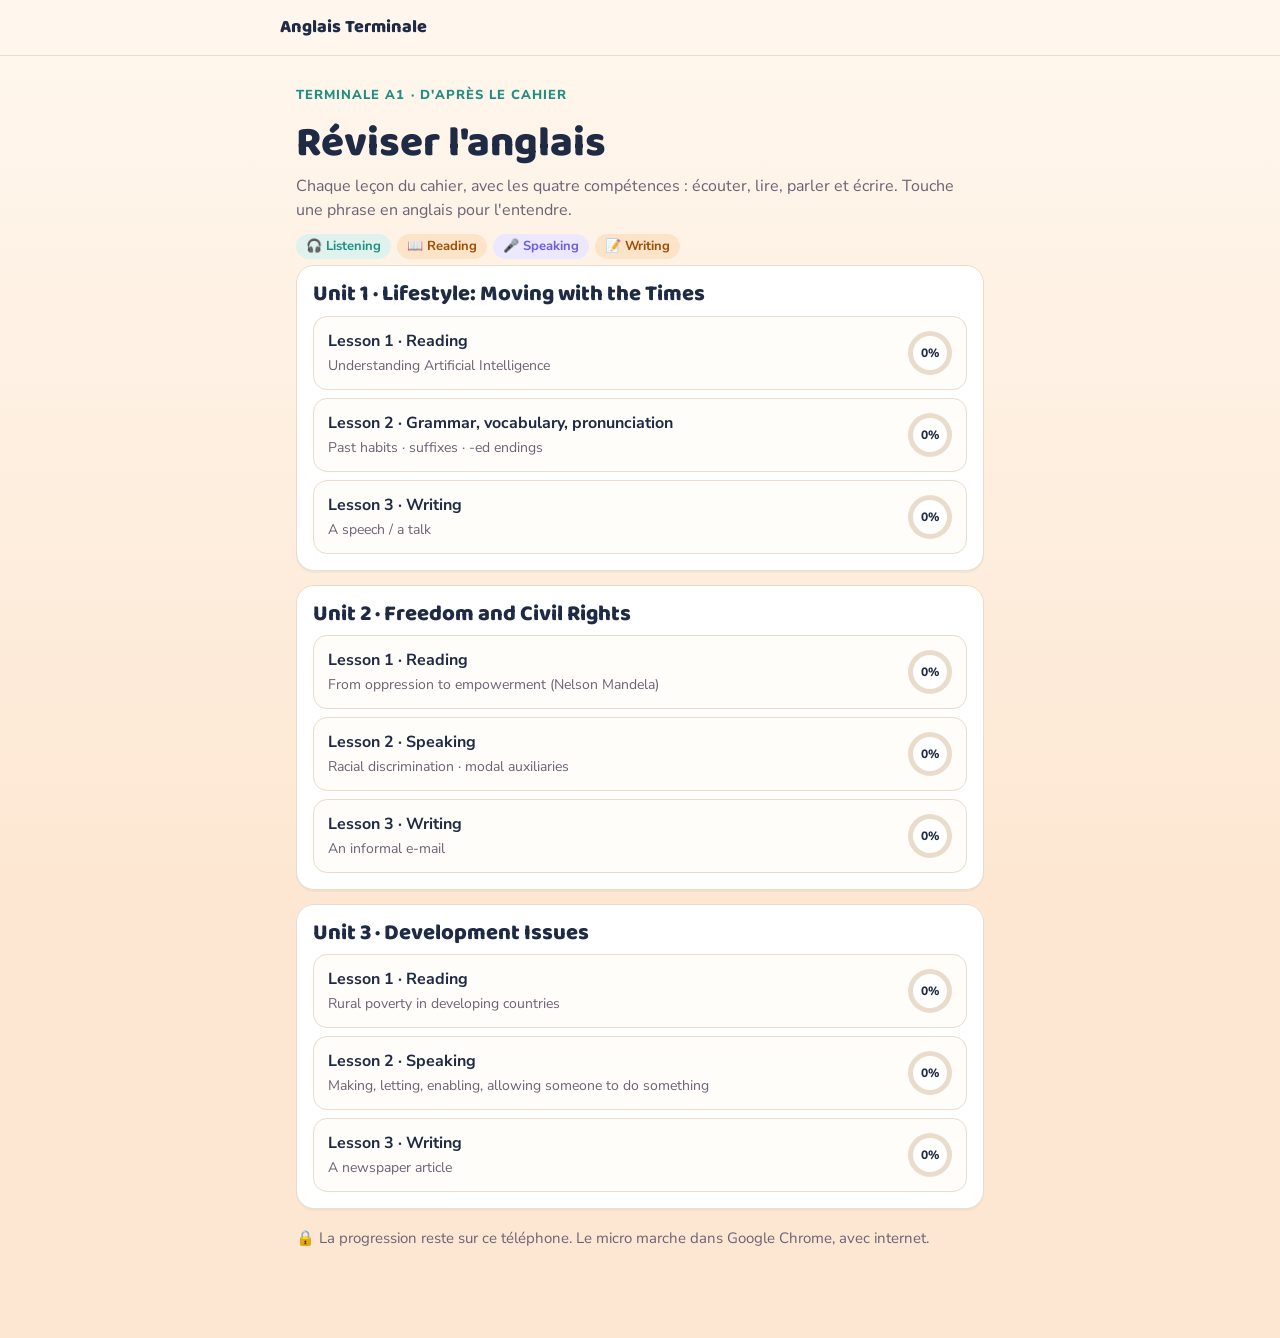
==== anglais/index.html @ 0324e080 "Cours d'anglais Terminale : 9 leçons du cahier avec les 4 compétences Nouvelle partie anglais/ (appl" ====
<!DOCTYPE html>
<html lang="fr">
<head>
<meta charset="utf-8">
<meta name="viewport" content="width=device-width, initial-scale=1, viewport-fit=cover">
<title>Anglais Terminale</title>
<meta name="description" content="Réviser les cours d'anglais de Terminale : écouter, lire, parler, écrire.">
<meta name="theme-color" content="#1f8f82">
<link rel="manifest" href="manifest.webmanifest">
<link rel="icon" href="icons/icon-192.png">
<link rel="apple-touch-icon" href="icons/apple-touch-icon.png">
<link rel="preconnect" href="https://fonts.googleapis.com">
<link href="https://fonts.googleapis.com/css2?family=Baloo+2:wght@600;800&family=Nunito+Sans:wght@400;600;700;800&display=swap" rel="stylesheet" media="print" onload="this.media='all'">
<style>
/* Same world as Mia's page: cream paper, navy ink. Teal = listen, orange = action, violet = speak. */
:root {
  --paper: #fff7ee; --paper2: #fde7d2; --card: #ffffff; --ink: #1f2a44; --muted: #6b6275;
  --action: #e57f1c; --action-soft: #fde3c8; --action-ink: #9a4f08;
  --teal: #1f8f82; --teal-soft: #dff2ee; --violet: #6c5ce0; --violet-soft: #ebe8ff;
  --good: #1f9d55; --good-soft: #dcf5e6; --bad: #d64545; --bad-soft: #fde2e2; --line: #eadccb;
  --display: "Baloo 2", "Trebuchet MS", system-ui, sans-serif;
  --body: "Nunito Sans", "Segoe UI", system-ui, sans-serif;
  color-scheme: light;
}
* { box-sizing: border-box; }
[hidden] { display: none !important; }
html, body { margin: 0; }
html { background: var(--paper2); }
body { min-height: 100vh; background: linear-gradient(180deg, var(--paper), var(--paper2) 900px, var(--paper2)); color: var(--ink);
  font-family: var(--body); font-size: 16px; line-height: 1.5; }
main { max-width: 720px; margin: 0 auto; padding: 0 max(16px, env(safe-area-inset-right, 0px)) 80px max(16px, env(safe-area-inset-left, 0px)); }
button, input, textarea { font: inherit; color: inherit; }
button { cursor: pointer; }
button:focus-visible, input:focus-visible, textarea:focus-visible { outline: 3px solid var(--violet); outline-offset: 2px; }
h1, h2, h3 { font-family: var(--display); line-height: 1.15; margin: 0; text-wrap: balance; }
h1 { font-size: clamp(30px, 8vw, 42px); font-weight: 800; }
h2 { font-size: 22px; font-weight: 800; }
h3 { font-size: 19px; font-weight: 800; margin-top: 14px; }
h3:first-child { margin-top: 0; }
p { margin: 8px 0; }
.note { color: var(--muted); font-size: 15px; }
.card { background: var(--card); border: 1px solid var(--line); border-radius: 18px; padding: 16px; box-shadow: 0 2px 0 rgba(31,42,68,.04); }
.stack { display: grid; gap: 14px; }

/* top bar */
.bar { position: sticky; top: 0; z-index: 5; display: flex; align-items: center; gap: 10px; min-height: 56px;
  background: rgba(255,247,238,.94); backdrop-filter: blur(6px); border-bottom: 1px solid var(--line);
  padding: 6px max(16px, env(safe-area-inset-right, 0px)) 6px max(16px, env(safe-area-inset-left, 0px)); }
.bar .in { max-width: 720px; margin: 0 auto; width: 100%; display: flex; align-items: center; gap: 10px; }
.back { border: 0; background: var(--teal-soft); color: var(--teal); border-radius: 12px; min-width: 44px; height: 44px; font-weight: 800; font-size: 20px; }
.bar .t { font-family: var(--display); font-weight: 800; font-size: 18px; line-height: 1.1; min-width: 0; }
.bar .t small { display: block; font-family: var(--body); font-weight: 600; font-size: 13px; color: var(--muted); white-space: nowrap; overflow: hidden; text-overflow: ellipsis; }

/* home */
.hero { padding: 22px 0 6px; display: grid; gap: 6px; }
.eyebrow { font-weight: 800; font-size: 13px; letter-spacing: .08em; text-transform: uppercase; color: var(--teal); }
.lead { color: var(--muted); margin: 0; }
.skills { display: flex; flex-wrap: wrap; gap: 6px; margin-top: 6px; }
.chip { font-size: 13px; font-weight: 700; padding: 3px 10px; border-radius: 999px; background: var(--teal-soft); color: var(--teal); }
.chip.o { background: var(--action-soft); color: var(--action-ink); }
.chip.v { background: var(--violet-soft); color: var(--violet); }
.unit h2 { margin-bottom: 8px; }
.lessons { display: grid; gap: 8px; }
.lessonbtn { display: grid; grid-template-columns: 1fr auto; align-items: center; gap: 10px; width: 100%; text-align: left;
  border: 1px solid var(--line); background: #fffdf9; border-radius: 14px; padding: 12px 14px; min-height: 56px; }
.lessonbtn b { display: block; }
.lessonbtn span { color: var(--muted); font-size: 14px; }
.ring { --p: 0; width: 44px; height: 44px; border-radius: 50%; display: grid; place-items: center; font-size: 12px; font-weight: 800;
  background: conic-gradient(var(--good) calc(var(--p) * 1%), var(--line) 0); }
.ring i { font-style: normal; width: 34px; height: 34px; border-radius: 50%; background: #fff; display: grid; place-items: center; }

/* tabs */
.tabs { position: sticky; top: var(--barh, 57px); z-index: 4; display: flex; gap: 6px; overflow-x: auto; padding: 10px 0; scrollbar-width: none;
  background: linear-gradient(180deg, var(--paper) 80%, transparent); }
.tabs::-webkit-scrollbar { display: none; }
.tab { flex: 0 0 auto; border: 1px solid var(--line); background: #fff; border-radius: 999px; padding: 8px 14px; font-weight: 700; min-height: 40px; }
.tab[aria-selected="true"] { background: var(--ink); color: #fff; border-color: var(--ink); }

/* course */
.course ul, .course ol { padding-left: 22px; margin: 8px 0; }
.course li { margin: 4px 0; }
.ex { cursor: pointer; border-radius: 6px; text-decoration: underline dotted var(--teal); text-underline-offset: 4px; }
.ex:hover, .ex.playing { background: var(--teal-soft); }
.tbl { width: 100%; border-collapse: collapse; font-size: 15px; margin: 8px 0; }
.tbl th, .tbl td { border: 1px solid var(--line); padding: 6px 8px; vertical-align: top; text-align: left; }
.tbl th { background: var(--paper); }
.tblwrap { overflow-x: auto; }
pre.layout { background: var(--paper); border: 1px dashed var(--line); border-radius: 12px; padding: 12px; white-space: pre-wrap; font-family: var(--body); }

/* buttons */
.row { display: flex; flex-wrap: wrap; gap: 8px; align-items: center; }
.btn { border: 0; border-radius: 12px; padding: 10px 16px; min-height: 44px; font-weight: 800; background: var(--teal-soft); color: var(--teal); }
.btn.go { background: var(--action); color: #fff; }
.btn.mic { background: var(--violet); color: #fff; }
.btn.mic.on { background: var(--bad); }
.btn.ghost { background: transparent; border: 1px solid var(--line); color: var(--ink); }
.btn:disabled { opacity: .5; cursor: default; }

/* vocab */
.vocab { display: grid; gap: 8px; }
.word { border: 1px solid var(--line); border-radius: 14px; padding: 10px 12px; background: #fffdf9; }
.word .w { font-weight: 800; color: var(--teal); }
.word .d { margin: 2px 0; }
.word .e { color: var(--muted); font-size: 15px; font-style: italic; }

/* exercises */
.item { padding: 12px 0; border-top: 1px solid var(--line); }
.item:first-of-type { border-top: 0; }
.q { font-weight: 600; }
.q .n { color: var(--muted); font-weight: 800; margin-right: 4px; }
.opts { display: flex; flex-wrap: wrap; gap: 8px; margin-top: 8px; }
.opt { border: 1px solid var(--line); background: #fff; border-radius: 12px; padding: 8px 14px; min-height: 44px; font-weight: 700; }
.opt[aria-pressed="true"] { border-color: var(--violet); background: var(--violet-soft); color: var(--violet); }
.opt.right { border-color: var(--good); background: var(--good-soft); color: var(--good); }
.opt.wrong { border-color: var(--bad); background: var(--bad-soft); color: var(--bad); }
.gap { display: inline-block; width: 9.5em; max-width: 100%; border: 0; border-bottom: 2px solid var(--violet); background: var(--violet-soft);
  border-radius: 6px 6px 0 0; padding: 2px 6px; margin: 2px 2px; font-weight: 700; }
.gap.right { border-color: var(--good); background: var(--good-soft); }
.gap.wrong { border-color: var(--bad); background: var(--bad-soft); }
.fb { margin-top: 6px; font-size: 15px; }
.fb.ok { color: var(--good); font-weight: 700; }
.fb.ko { color: var(--bad); }
.box { background: var(--action-soft); border-radius: 12px; padding: 8px 12px; font-weight: 700; color: var(--action-ink); }
.score { font-family: var(--display); font-size: 22px; font-weight: 800; }

/* dictation & speaking */
.say-line { font-size: 20px; font-weight: 700; line-height: 1.6; }
.say-line span { padding: 1px 3px; border-radius: 6px; }
.say-line .ok { background: var(--good-soft); color: var(--good); }
.say-line .ko { background: var(--bad-soft); color: var(--bad); }
textarea { width: 100%; min-height: 90px; border: 1px solid var(--line); border-radius: 12px; padding: 10px 12px; background: #fff; resize: vertical; }
textarea.big { min-height: 320px; }
.dots { display: flex; gap: 6px; flex-wrap: wrap; }
.dot { width: 34px; height: 34px; border-radius: 50%; border: 1px solid var(--line); background: #fff; font-weight: 800; font-size: 14px; }
.dot.cur { border-color: var(--ink); background: var(--ink); color: #fff; }
.dot.done { border-color: var(--good); background: var(--good-soft); color: var(--good); }
.heard { color: var(--muted); font-size: 15px; }

/* writing */
.checks { list-style: none; padding: 0; margin: 8px 0; display: grid; gap: 4px; }
.checks li { display: flex; gap: 8px; align-items: baseline; }
.checks li::before { content: "○"; color: var(--muted); font-weight: 800; }
.checks li.ok::before { content: "✓"; color: var(--good); }
.checks li.ok { color: var(--good); }
.model { white-space: pre-wrap; background: var(--paper); border-radius: 12px; padding: 12px; font-family: var(--body); margin: 8px 0 0; }
.count { font-weight: 800; }
.task { font-weight: 600; }
</style>
</head>
<body>
<header class="bar"><div class="in">
  <button class="back" id="back" aria-label="Retour" hidden>←</button>
  <div class="t" id="barTitle">Anglais Terminale</div>
</div></header>

<main id="app"></main>

<script src="lessons.js"></script>
<script>
"use strict";
const $ = (s, r = document) => r.querySelector(s);
const el = (tag, attrs = {}, ...kids) => {
  const e = document.createElement(tag);
  for (const [k, v] of Object.entries(attrs)) {
    if (k === "class") e.className = v; else if (k === "html") e.innerHTML = v;
    else if (k.startsWith("on")) e.addEventListener(k.slice(2), v); else if (v !== false && v != null) e.setAttribute(k, v);
  }
  for (const k of kids.flat(Infinity)) if (k != null) e.append(k.nodeType ? k : document.createTextNode(k));
  return e;
};
const shuffle = (a) => { a = a.slice(); for (let i = a.length - 1; i > 0; i--) { const j = Math.floor(Math.random() * (i + 1)); [a[i], a[j]] = [a[j], a[i]]; } return a; };

/* ---------- progress (kept on this device only) ---------- */
const KEY = "anglais-progress-v1";
let P = {};
try { P = JSON.parse(localStorage.getItem(KEY) || "{}") || {}; } catch (e) { P = {}; }
const save = () => { try { localStorage.setItem(KEY, JSON.stringify(P)); } catch (e) {} };
const lp = (id) => (P[id] = P[id] || { ex: {}, vocab: 0, dict: {}, speak: {}, write: 0 });
function lessonPercent(L) {
  const p = P[L.id]; if (!p) return 0;
  const parts = [];
  (L.exercises || []).forEach((_, i) => parts.push((p.ex[i] || 0) / 100));
  if (L.vocab) parts.push((p.vocab || 0) / 100);
  if (L.dictation) parts.push(Object.keys(p.dict || {}).length / L.dictation.length);
  if (L.speak) parts.push(Object.keys(p.speak || {}).length / L.speak.length);
  if (L.writing) parts.push(p.write ? 1 : 0);
  return parts.length ? Math.round(100 * parts.reduce((a, b) => a + Math.min(1, b), 0) / parts.length) : 0;
}

/* ---------- text helpers ---------- */
const clean = (s) => s.toLowerCase().replace(/[’‘`]/g, "'").replace(/[.!?,;:]+$/g, "").replace(/\s+/g, " ").trim();
const words = (s) => s.toLowerCase().replace(/[’‘`]/g, "'").replace(/-/g, " ").replace(/[^a-z0-9' ]+/g, " ")
  .split(/\s+/).map((w) => w.replace(/^'+|'+$/g, "")).filter(Boolean);
/* which words of `target` are found, in order, in `got` (longest common subsequence) */
function matchWords(target, got) {
  const n = target.length, m = got.length, T = Array.from({ length: n + 1 }, () => new Array(m + 1).fill(0));
  for (let i = n - 1; i >= 0; i--) for (let j = m - 1; j >= 0; j--)
    T[i][j] = target[i] === got[j] ? 1 + T[i + 1][j + 1] : Math.max(T[i + 1][j], T[i][j + 1]);
  const ok = new Array(n).fill(false); let i = 0, j = 0;
  while (i < n && j < m) { if (target[i] === got[j]) { ok[i] = true; i++; j++; } else if (T[i + 1][j] >= T[i][j + 1]) i++; else j++; }
  return ok;
}

/* ---------- listening: the phone's English voice ---------- */
let voice = null;
function pickVoice() {
  if (!("speechSynthesis" in window)) return;
  const vs = speechSynthesis.getVoices();
  voice = vs.find((v) => /^en[-_]GB/i.test(v.lang)) || vs.find((v) => /^en[-_]US/i.test(v.lang)) || vs.find((v) => /^en/i.test(v.lang)) || null;
}
if ("speechSynthesis" in window) { pickVoice(); speechSynthesis.onvoiceschanged = pickVoice; }
function say(text, slow, node) {
  if (!("speechSynthesis" in window)) { alert("Ce navigateur ne sait pas lire à voix haute. Essaie avec Google Chrome."); return; }
  speechSynthesis.cancel();
  const u = new SpeechSynthesisUtterance(text);
  u.lang = voice ? voice.lang : "en-GB"; if (voice) u.voice = voice;
  u.rate = slow ? 0.65 : 0.92;
  if (node) { node.classList.add("playing"); u.onend = u.onerror = () => node.classList.remove("playing"); }
  speechSynthesis.speak(u);
}
const listenBtns = (text) => el("div", { class: "row" },
  el("button", { class: "btn", onclick: () => say(text) }, "🔊 Écouter"),
  el("button", { class: "btn", onclick: () => say(text, true) }, "🐢 Lentement"));

/* ---------- speaking: Chrome's speech recognition ---------- */
const SR = window.SpeechRecognition || window.webkitSpeechRecognition;
function hear() {
  return new Promise((resolve, reject) => {
    const r = new SR(); r.lang = "en-GB"; r.interimResults = false; r.maxAlternatives = 5;
    let done = false;
    r.onresult = (e) => { done = true; resolve(Array.from(e.results[0]).map((a) => a.transcript)); };
    r.onerror = (e) => { done = true; reject(e.error); };
    r.onend = () => { if (!done) resolve([]); };
    r.start();
  });
}

/* ---------- screens ---------- */
const app = $("#app");
const lessonById = (id) => LESSONS.find((l) => l.id === id);
const TABS = [
  ["cours", "📖 Cours", (L) => L.course],
  ["vocab", "🔤 Vocabulaire", (L) => L.vocab],
  ["ex", "✏️ Exercices", (L) => L.exercises],
  ["ecoute", "🎧 Dictée", (L) => L.dictation],
  ["parle", "🎤 Parler", (L) => L.speak],
  ["ecris", "📝 Écrire", (L) => L.writing],
];
function skillsOf(L) {
  const s = [];
  if (L.dictation) s.push(el("span", { class: "chip" }, "Listening"));
  if (L.course || L.exercises) s.push(el("span", { class: "chip o" }, "Reading"));
  if (L.speak) s.push(el("span", { class: "chip v" }, "Speaking"));
  if (L.writing || L.dictation) s.push(el("span", { class: "chip o" }, "Writing"));
  return s;
}

function home() {
  $("#back").hidden = true; $("#barTitle").textContent = "Anglais Terminale";
  document.title = "Anglais Terminale";
  app.replaceChildren(
    el("div", { class: "hero" },
      el("p", { class: "eyebrow" }, "Terminale A1 · d'après le cahier"),
      el("h1", {}, "Réviser l'anglais"),
      el("p", { class: "lead" }, "Chaque leçon du cahier, avec les quatre compétences : écouter, lire, parler et écrire. Touche une phrase en anglais pour l'entendre."),
      el("div", { class: "skills" },
        el("span", { class: "chip" }, "🎧 Listening"), el("span", { class: "chip o" }, "📖 Reading"),
        el("span", { class: "chip v" }, "🎤 Speaking"), el("span", { class: "chip o" }, "📝 Writing"))),
    el("div", { class: "stack" }, UNITS.map((U) => el("section", { class: "card unit" },
      el("h2", {}, U.title),
      el("div", { class: "lessons" }, LESSONS.filter((L) => L.unit === U.id).map((L) => {
        const pc = lessonPercent(L);
        return el("button", { class: "lessonbtn", onclick: () => go(`#/l/${L.id}`) },
          el("div", {}, el("b", {}, L.title), el("span", {}, L.topic)),
          el("div", { class: "ring", style: `--p:${pc}`, "aria-label": `${pc} % fait` }, el("i", {}, `${pc}%`)));
      }))))),
    el("p", { class: "note", style: "margin-top:18px" }, "🔒 La progression reste sur ce téléphone. Le micro marche dans Google Chrome, avec internet."),
  );
}

function lesson(id, tab) {
  const L = lessonById(id); if (!L) return home();
  const tabs = TABS.filter(([, , has]) => has(L));
  if (!tabs.some(([k]) => k === tab)) tab = tabs[0][0];
  $("#back").hidden = false;
  const bt = $("#barTitle"); bt.replaceChildren(L.title, el("small", {}, L.topic));
  document.title = `${L.topic} · Anglais`;
  const pane = el("div", { class: "stack" });
  app.replaceChildren(
    el("nav", { class: "tabs", role: "tablist" }, tabs.map(([k, label]) =>
      el("button", { class: "tab", role: "tab", "aria-selected": String(k === tab), onclick: () => go(`#/l/${id}/${k}`, true) }, label))),
    pane);
  ({ cours: renderCourse, vocab: renderVocab, ex: renderEx, ecoute: renderDict, parle: renderSpeak, ecris: renderWrite })[tab](L, pane);
  document.documentElement.style.setProperty("--barh", $(".bar").offsetHeight + "px");
  const cur = $(".tab[aria-selected=true]"); if (cur) cur.scrollIntoView({ inline: "center", block: "nearest" });
}

function renderCourse(L, pane) {
  for (const html of L.course) {
    const c = el("section", { class: "card course", html });
    c.querySelectorAll("table").forEach((t) => { const w = el("div", { class: "tblwrap" }); t.replaceWith(w); w.append(t); });
    pane.append(c);
  }
}
document.addEventListener("click", (e) => {
  const x = e.target.closest(".ex"); if (x) say(x.textContent.replace(/\s+/g, " ").trim(), false, x);
});

function renderVocab(L, pane) {
  const p = lp(L.id);
  const quiz = el("section", { class: "card" });
  const startQuiz = () => {
    const qs = shuffle(L.vocab).slice(0, Math.min(8, L.vocab.length)); let k = 0, good = 0;
    const step = () => {
      if (k === qs.length) {
        const pc = Math.round(100 * good / qs.length); if (pc > (p.vocab || 0)) { p.vocab = pc; save(); }
        quiz.replaceChildren(el("h2", {}, "Quiz terminé"), el("p", { class: "score" }, `${good} / ${qs.length}`),
          el("div", { class: "row" }, el("button", { class: "btn go", onclick: startQuiz }, "Recommencer")));
        return;
      }
      const [w, d] = qs[k];
      const others = shuffle(L.vocab.filter((v) => v[0] !== w)).slice(0, 3).map((v) => v[0]);
      const fb = el("p", { class: "fb" });
      const opts = el("div", { class: "opts" }, shuffle([w, ...others]).map((o) => el("button", { class: "opt", onclick: (e) => {
        if (fb.textContent) return;
        const right = o === w; if (right) good++;
        e.currentTarget.classList.add(right ? "right" : "wrong");
        opts.querySelectorAll(".opt").forEach((b) => { if (b.textContent === w) b.classList.add("right"); });
        fb.className = "fb " + (right ? "ok" : "ko"); fb.textContent = right ? "Bravo !" : `C'était : ${w}`;
        say(w); next.hidden = false;
      } }, o)));
      const next = el("button", { class: "btn go", hidden: true, onclick: () => { k++; step(); } }, k + 1 < qs.length ? "Suivant →" : "Voir le score");
      quiz.replaceChildren(el("p", { class: "note" }, `Question ${k + 1} / ${qs.length} · Quel mot correspond ?`),
        el("p", { class: "q" }, d), opts, fb, next);
    };
    step();
  };
  quiz.append(el("h2", {}, "Quiz de vocabulaire"), el("p", { class: "note" }, `Lis la définition et choisis le bon mot.${p.vocab ? ` Meilleur score : ${p.vocab} %.` : ""}`),
    el("button", { class: "btn go", onclick: startQuiz }, "Commencer le quiz"));
  pane.append(quiz, el("section", { class: "card" }, el("h2", {}, "Les mots"),
    el("p", { class: "note" }, "Touche un mot ou un exemple pour l'entendre."),
    el("div", { class: "vocab" }, L.vocab.map(([w, d, ex]) => el("div", { class: "word" },
      el("div", { class: "w ex" }, w), el("div", { class: "d" }, d), ex ? el("div", { class: "e ex" }, ex) : null)))));
}

function renderEx(L, pane) {
  const p = lp(L.id);
  L.exercises.forEach((set, si) => {
    const card = el("section", { class: "card" });
    const build = () => {
      const checks = [];
      const best = p.ex[si];
      card.replaceChildren(...[el("h2", {}, set.title), best != null ? el("p", { class: "note" }, `Meilleur score : ${best} %`) : null,
        set.box ? el("p", { class: "box" }, set.box) : null].filter(Boolean));
      set.items.forEach((it, ii) => {
        const box = el("div", { class: "item" }); const fb = el("div", { class: "fb" });
        if (it.t === "mc") {
          let chosen = null;
          const opts = el("div", { class: "opts" }, shuffle(it.o.map((o, oi) => [o, oi])).map(([o, oi]) =>
            el("button", { class: "opt", "aria-pressed": "false", onclick: (e) => {
              if (box.dataset.done) return; chosen = oi;
              opts.querySelectorAll(".opt").forEach((b) => b.setAttribute("aria-pressed", "false"));
              e.currentTarget.setAttribute("aria-pressed", "true");
            } }, o)));
          box.append(el("div", { class: "q" }, el("span", { class: "n" }, `${ii + 1}.`), it.q,
            it.say ? el("button", { class: "btn", style: "margin-left:8px;min-height:36px;padding:4px 10px", onclick: () => say(it.say) }, "🔊") : null), opts, fb);
          checks.push(() => {
            box.dataset.done = 1; const ok = chosen === it.a;
            opts.querySelectorAll(".opt").forEach((b) => { if (b.textContent === it.o[it.a]) b.classList.add("right"); else if (b.getAttribute("aria-pressed") === "true") b.classList.add("wrong"); });
            fb.className = "fb " + (ok ? "ok" : "ko");
            fb.textContent = ok ? "✓ Juste" + (it.why ? ` · ${it.why}` : "") : `✗ Réponse : ${it.o[it.a]}` + (it.why ? ` · ${it.why}` : "");
            return ok;
          });
        } else {
          const parts = it.q.split("___"); const ins = [];
          const q = el("div", { class: "q" }, el("span", { class: "n" }, `${ii + 1}.`));
          parts.forEach((t, k) => { q.append(t); if (k < parts.length - 1) { const i = el("input", { class: "gap", autocapitalize: "off", autocomplete: "off", spellcheck: "false", "aria-label": `Réponse ${k + 1}` }); ins.push(i); q.append(i); } });
          box.append(q, fb);
          checks.push(() => {
            let all = true;
            ins.forEach((i, k) => { const ok = it.a[k].some((a) => clean(a) === clean(i.value)); i.classList.add(ok ? "right" : "wrong"); i.readOnly = true; all = all && ok; });
            fb.className = "fb " + (all ? "ok" : "ko");
            fb.textContent = all ? "✓ Juste" + (it.why ? ` · ${it.why}` : "") : `✗ Réponse : ${it.a.map((a) => a[0]).join(" / ")}` + (it.why ? ` · ${it.why}` : "");
            return all;
          });
        }
        card.append(box);
      });
      const res = el("p", { class: "score", "aria-live": "polite" });
      const check = el("button", { class: "btn go", onclick: () => {
        const n = checks.map((f) => f()).filter(Boolean).length; const pc = Math.round(100 * n / checks.length);
        if (pc > (p.ex[si] || 0) || p.ex[si] == null) { p.ex[si] = Math.max(pc, p.ex[si] || 0); save(); }
        res.textContent = `${n} / ${checks.length}` + (pc === 100 ? " · Parfait ! 🎉" : pc >= 70 ? " · Bien !" : " · Relis le cours et recommence.");
        check.hidden = true; again.hidden = false;
      } }, "Vérifier mes réponses");
      const again = el("button", { class: "btn ghost", hidden: true, onclick: build }, "Recommencer");
      card.append(el("div", { class: "row" }, check, again), res);
    };
    build(); pane.append(card);
  });
}

function stepper(list, i, doneMap, onPick) {
  return el("div", { class: "dots" }, list.map((_, k) => el("button", { class: "dot" + (k === i ? " cur" : doneMap[k] ? " done" : ""), "aria-label": `Phrase ${k + 1}`, onclick: () => onPick(k) }, String(k + 1))));
}

function renderDict(L, pane, i = 0) {
  const p = lp(L.id); const s = L.dictation[i];
  const card = el("section", { class: "card stack" });
  const ta = el("textarea", { placeholder: "Écris ici ce que tu entends…", autocapitalize: "sentences", spellcheck: "false", "aria-label": "Ta dictée" });
  const out = el("div", { "aria-live": "polite" });
  const redo = (k) => { pane.replaceChildren(); renderDict(L, pane, k); };
  const next = el("button", { class: "btn go", hidden: true, onclick: () => redo((i + 1) % L.dictation.length) }, i + 1 < L.dictation.length ? "Phrase suivante →" : "Revenir à la phrase 1");
  card.append(el("h2", {}, "Dictée"), el("p", { class: "note" }, "Écoute la phrase autant de fois que tu veux, puis écris-la."),
    stepper(L.dictation, i, p.dict, redo), listenBtns(s), ta,
    el("div", { class: "row" }, el("button", { class: "btn go", onclick: () => {
      const tw = words(s), ok = matchWords(tw, words(ta.value)); const n = ok.filter(Boolean).length; const pc = Math.round(100 * n / tw.length);
      const orig = s.split(/\s+/);
      out.replaceChildren(el("p", { class: "say-line" }, orig.map((w, k) => [el("span", { class: ok[k] ? "ok" : "ko" }, w), " "])),
        el("p", { class: "score" }, `${pc} % des mots justes`),
        el("p", { class: "note" }, pc >= 90 ? "Très bien !" : "En rouge : les mots oubliés ou mal écrits. Réécoute et réessaie."));
      if (pc >= 90 && !p.dict[i]) { p.dict[i] = 1; save(); }
      next.hidden = false;
    } }, "Corriger"), next), out);
  pane.append(card);
}

function renderSpeak(L, pane, i = 0) {
  const p = lp(L.id); const s = L.speak[i]; const orig = s.split(/\s+/);
  const card = el("section", { class: "card stack" });
  const line = el("p", { class: "say-line" }, orig.map((w) => [el("span", {}, w), " "]));
  const out = el("div", { "aria-live": "polite" });
  const redo = (k) => { pane.replaceChildren(); renderSpeak(L, pane, k); };
  const mic = el("button", { class: "btn mic", onclick: async () => {
    if (!SR) { out.replaceChildren(el("p", { class: "fb ko" }, "Le micro ne marche pas dans ce navigateur. Ouvre la page dans Google Chrome.")); return; }
    if ("speechSynthesis" in window) speechSynthesis.cancel();
    mic.classList.add("on"); mic.textContent = "🎙️ Je t'écoute… lis la phrase"; mic.disabled = true;
    try {
      const alts = await hear(); const tw = words(s);
      let best = new Array(tw.length).fill(false), heardTxt = "";
      for (const a of alts) { const ok = matchWords(tw, words(a)); if (ok.filter(Boolean).length > best.filter(Boolean).length) { best = ok; heardTxt = a; } }
      if (!heardTxt && alts[0]) heardTxt = alts[0];
      const spans = line.querySelectorAll("span"); spans.forEach((sp, k) => { sp.className = best[k] ? "ok" : "ko"; });
      const pc = Math.round(100 * best.filter(Boolean).length / tw.length);
      if (pc >= 80 && !p.speak[i]) { p.speak[i] = 1; save(); }
      out.replaceChildren(el("p", { class: "score" }, `${pc} % des mots compris`),
        el("p", { class: "heard" }, heardTxt ? `Le téléphone a entendu : « ${heardTxt} »` : "Je n'ai rien entendu. Parle un peu plus fort, près du téléphone."),
        el("p", { class: "note" }, pc >= 80 ? "Bravo ! 🎉" : "Les mots en rouge n'ont pas été compris. Écoute-les (touche la phrase) et réessaie."),
        el("button", { class: "btn go", onclick: () => redo((i + 1) % L.speak.length) }, i + 1 < L.speak.length ? "Phrase suivante →" : "Revenir à la phrase 1"));
    } catch (err) {
      out.replaceChildren(el("p", { class: "fb ko" }, err === "not-allowed" ? "Le micro est bloqué. Autorise le micro pour ce site dans Chrome, puis réessaie." :
        err === "network" ? "Il faut internet pour le micro." : "Je n'ai rien entendu. Réessaie."));
    }
    mic.classList.remove("on"); mic.textContent = "🎤 Lire à voix haute"; mic.disabled = false;
  } }, "🎤 Lire à voix haute");
  line.classList.add("ex");
  card.append(el("h2", {}, "Parler"), el("p", { class: "note" }, "Écoute la phrase, puis appuie sur le micro et lis-la. Les mots compris passent en vert."),
    stepper(L.speak, i, p.speak, redo), line, listenBtns(s), el("div", { class: "row" }, mic), out);
  pane.append(card);
}

const LINKS = ["first", "firstly", "secondly", "moreover", "furthermore", "however", "therefore", "because", "as a result", "finally", "in addition", "on the other hand", "consequently", "although", "then"];
function renderWrite(L, pane) {
  const W = L.writing, p = lp(L.id), dkey = `anglais-draft-${L.id}`;
  let draft = ""; try { draft = localStorage.getItem(dkey) || ""; } catch (e) {}
  const ta = el("textarea", { class: "big", placeholder: "Écris ton texte ici… Il est gardé sur ce téléphone.", spellcheck: "true", lang: "en", "aria-label": "Ton texte" });
  ta.value = draft;
  const count = el("span", { class: "count" });
  const list = el("ul", { class: "checks" });
  const items = W.checks.map(([label]) => { const li = el("li", {}, label); list.append(li); return li; });
  const minLi = el("li", {}, `Au moins ${W.minWords} mots`); list.append(minLi);
  const update = () => {
    const t = ta.value, n = (t.match(/[A-Za-z'’-]+/g) || []).length; count.textContent = `${n} mots`;
    let okN = 0;
    W.checks.forEach(([, re], k) => {
      let ok;
      if (re === "@links3") { const low = " " + t.toLowerCase().replace(/[^a-z' ]+/g, " ") + " "; ok = LINKS.filter((w) => low.includes(` ${w} `)).length >= 3; }
      else if (re === "@signature") { const lines = t.trim().split(/\n+/).map((x) => x.trim()).filter(Boolean); const last = lines[lines.length - 1] || ""; ok = lines.length >= 4 && /[A-Za-z]/.test(last) && last.split(/\s+/).length <= 4; }
      else ok = new RegExp(re, "im").test(t);
      items[k].classList.toggle("ok", ok); if (ok) okN++;
    });
    const enough = n >= W.minWords; minLi.classList.toggle("ok", enough);
    if (enough && okN >= Math.ceil(W.checks.length * 0.7) && !p.write) { p.write = 1; save(); }
    try { localStorage.setItem(dkey, t); } catch (e) {}
  };
  ta.addEventListener("input", update); update();
  const model = el("pre", { class: "model", hidden: true }, W.model);
  const showBtn = el("button", { class: "btn ghost", onclick: () => { model.hidden = !model.hidden; showBtn.textContent = model.hidden ? "Voir un modèle de réponse" : "Cacher le modèle"; } }, "Voir un modèle de réponse");
  pane.append(
    el("section", { class: "card" }, el("h2", {}, "Le sujet"), el("p", { class: "task", lang: "en" }, W.task)),
    el("section", { class: "card stack" }, el("div", { class: "row", style: "justify-content:space-between" }, el("h2", {}, "Ton texte"), count), ta,
      el("div", {}, el("p", { class: "note" }, "Ce que le site vérifie tout seul :"), list,
        el("p", { class: "note" }, "⚠️ Le site vérifie la structure, pas les fautes. Fais relire ton texte par ton professeur ou compare-le au modèle."))),
    el("section", { class: "card" }, el("h2", {}, "Modèle"), el("p", { class: "note" }, "Essaie d'abord d'écrire seule, puis compare."), showBtn, model));
}

/* ---------- routing ---------- */
function go(hash, replace) { if (replace) history.replaceState(null, "", hash); else history.pushState(null, "", hash); route(); }
function route() {
  if ("speechSynthesis" in window) speechSynthesis.cancel();
  const m = location.hash.match(/^#\/l\/([a-z0-9]+)(?:\/([a-z]+))?/);
  if (m) lesson(m[1], m[2]); else home();
  window.scrollTo(0, 0);
}
$("#back").addEventListener("click", () => { if (history.state !== null || location.hash) go("#/"); });
window.addEventListener("popstate", route);
route();

if ("serviceWorker" in navigator && location.protocol === "https:") navigator.serviceWorker.register("sw.js").catch(() => {});
</script>
</body>
</html>
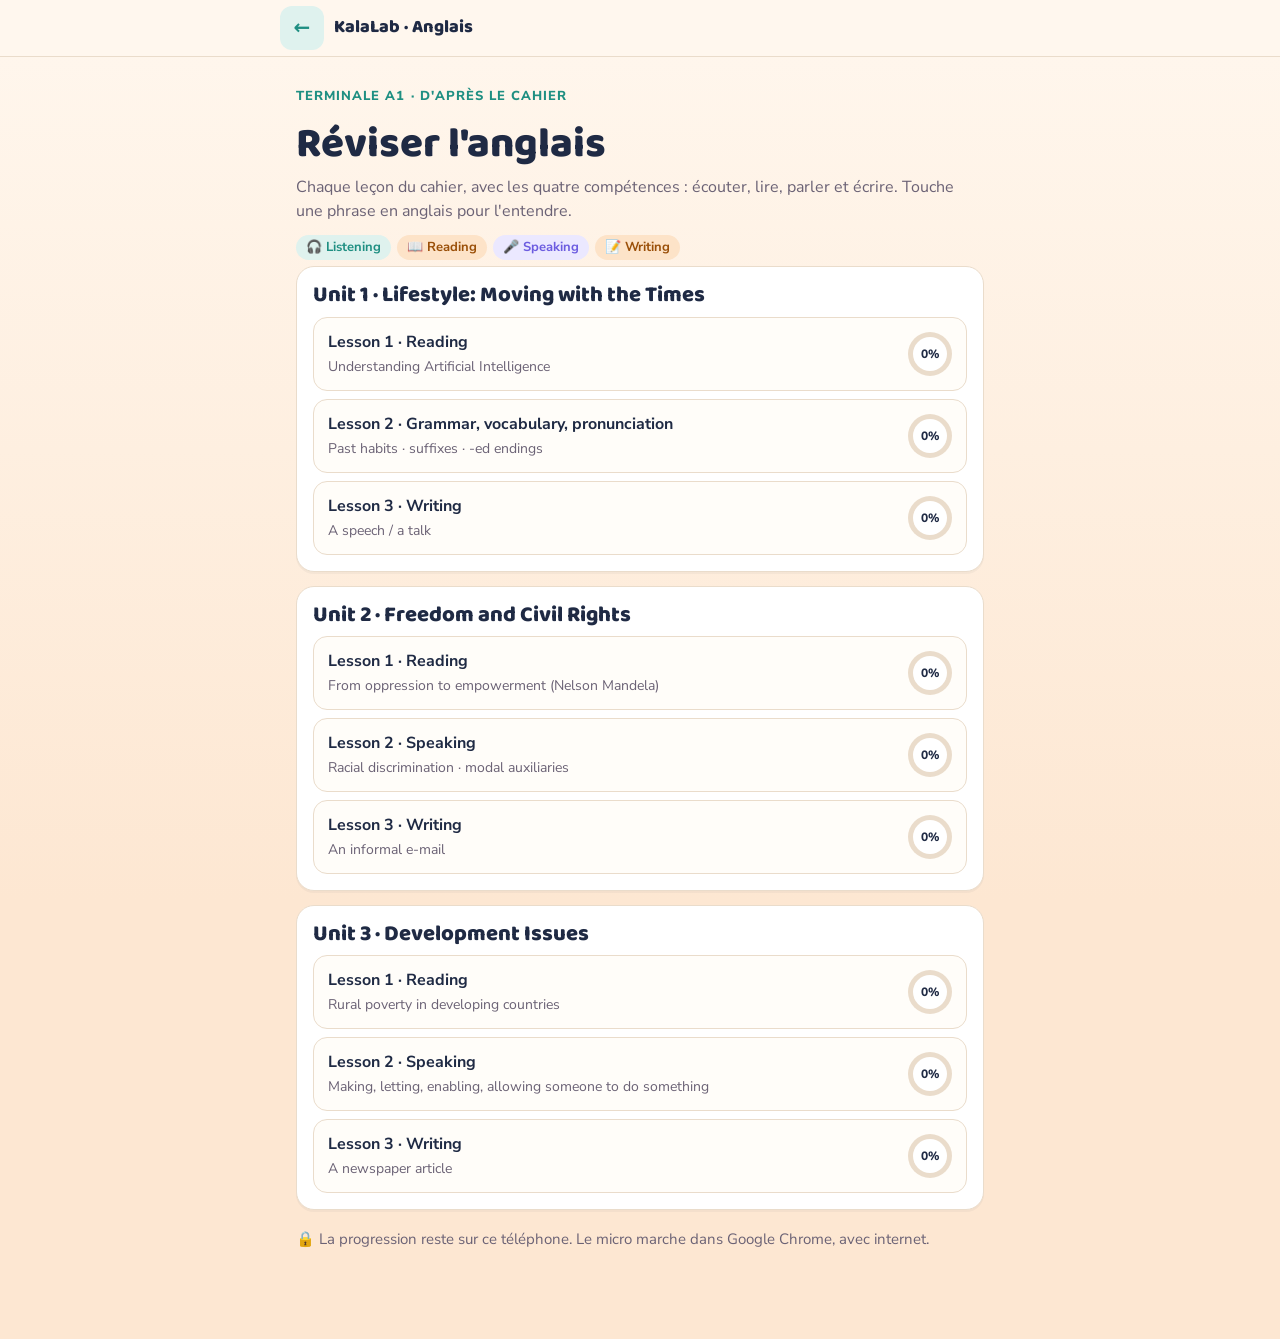
==== commit 0fe43360: "KalaLab : page d'accueil avec le cours d'anglais et le jeu de rôle de Mia Le site s'appelle KalaLab." ====
--- a/anglais/index.html
+++ b/anglais/index.html
@@ -3,12 +3,12 @@
 <head>
 <meta charset="utf-8">
 <meta name="viewport" content="width=device-width, initial-scale=1, viewport-fit=cover">
-<title>Anglais Terminale</title>
+<title>Anglais · KalaLab</title>
 <meta name="description" content="Réviser les cours d'anglais de Terminale : écouter, lire, parler, écrire.">
 <meta name="theme-color" content="#1f8f82">
-<link rel="manifest" href="manifest.webmanifest">
-<link rel="icon" href="icons/icon-192.png">
-<link rel="apple-touch-icon" href="icons/apple-touch-icon.png">
+<link rel="manifest" href="../manifest.webmanifest">
+<link rel="icon" href="../icons/kalalab-192.png">
+<link rel="apple-touch-icon" href="../icons/kalalab-apple-touch.png">
 <link rel="preconnect" href="https://fonts.googleapis.com">
 <link href="https://fonts.googleapis.com/css2?family=Baloo+2:wght@600;800&family=Nunito+Sans:wght@400;600;700;800&display=swap" rel="stylesheet" media="print" onload="this.media='all'">
 <style>
@@ -150,7 +150,7 @@
 <body>
 <header class="bar"><div class="in">
   <button class="back" id="back" aria-label="Retour" hidden>←</button>
-  <div class="t" id="barTitle">Anglais Terminale</div>
+  <div class="t" id="barTitle">KalaLab · Anglais</div>
 </div></header>
 
 <main id="app"></main>
@@ -256,8 +256,8 @@
 }
 
 function home() {
-  $("#back").hidden = true; $("#barTitle").textContent = "Anglais Terminale";
-  document.title = "Anglais Terminale";
+  $("#back").hidden = false; $("#barTitle").textContent = "KalaLab · Anglais";
+  document.title = "Anglais · KalaLab";
   app.replaceChildren(
     el("div", { class: "hero" },
       el("p", { class: "eyebrow" }, "Terminale A1 · d'après le cahier"),
@@ -502,7 +502,8 @@
   if (m) lesson(m[1], m[2]); else home();
   window.scrollTo(0, 0);
 }
-$("#back").addEventListener("click", () => { if (history.state !== null || location.hash) go("#/"); });
+// in a lesson: back to the list of lessons; on the list: back to KalaLab's home
+$("#back").addEventListener("click", () => { if (/^#\/l\//.test(location.hash)) go("#/"); else location.href = "../"; });
 window.addEventListener("popstate", route);
 route();
 
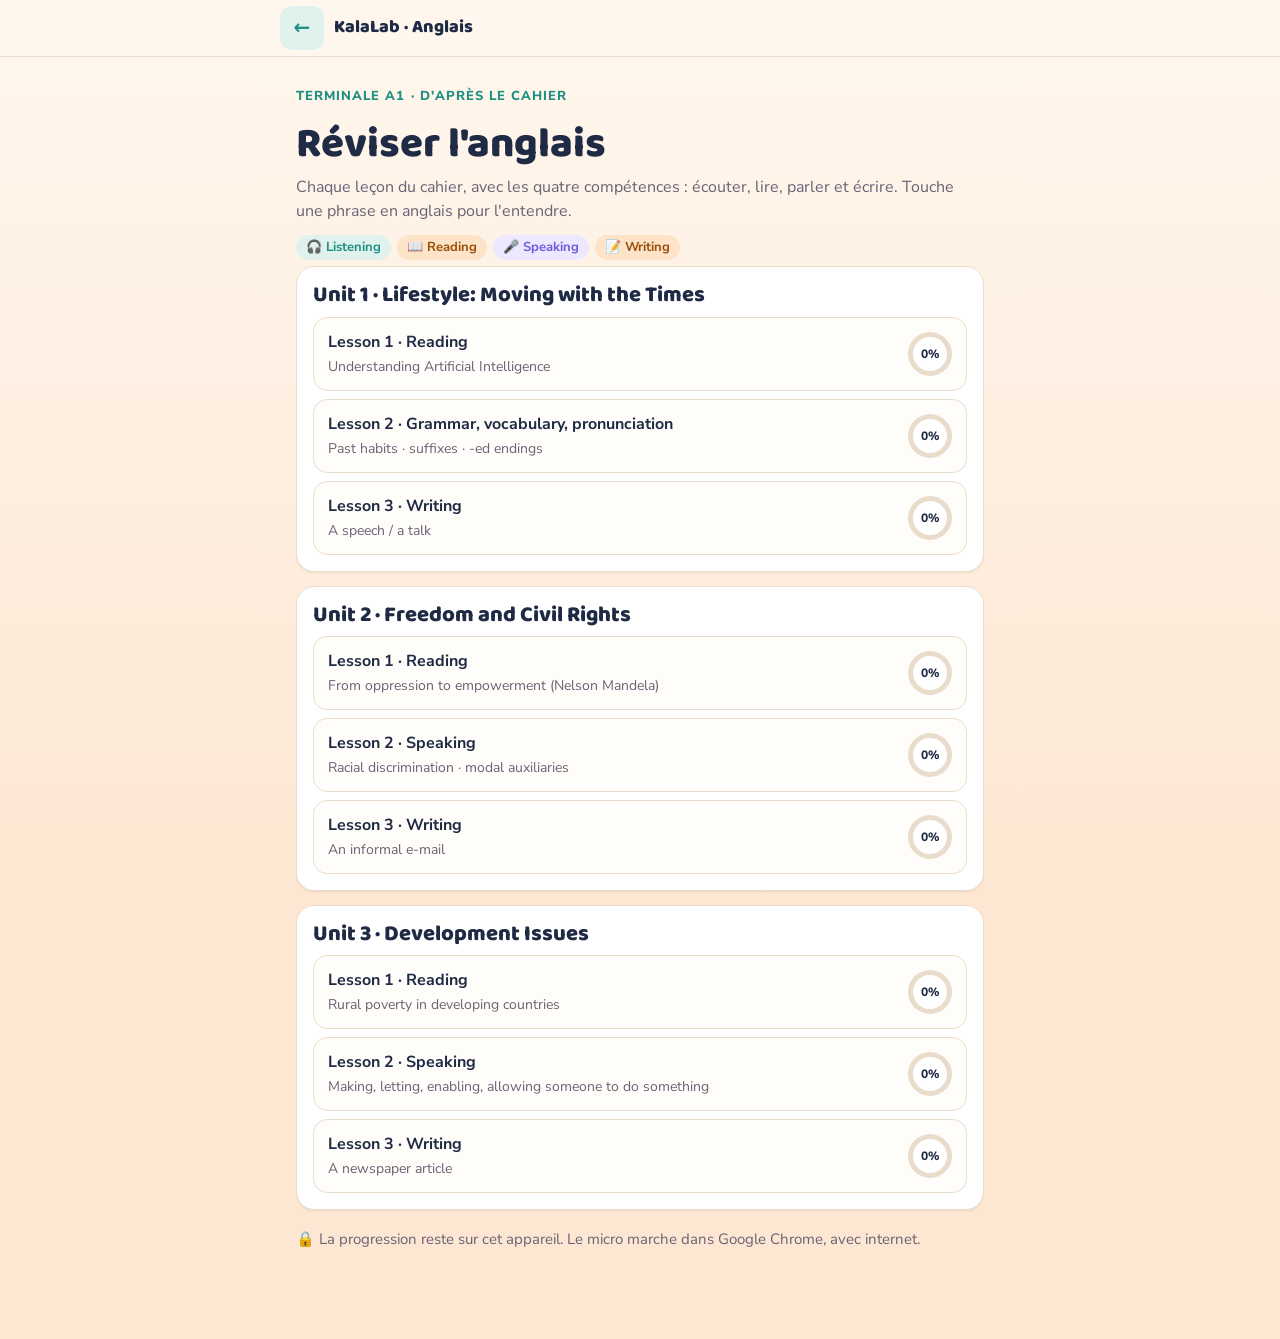
==== commit 1d5c1b3b: "Page d'arrivée : arche bien posée sur un sol plat, Kali sort à gauche, dit Hello devant l'arche puis" ====
--- a/anglais/index.html
+++ b/anglais/index.html
@@ -156,6 +156,7 @@
 <main id="app"></main>
 
 <script src="lessons.js"></script>
+<script src="../js/activity.js"></script>
 <script>
 "use strict";
 const $ = (s, r = document) => r.querySelector(s);
@@ -274,12 +275,13 @@
           el("div", {}, el("b", {}, L.title), el("span", {}, L.topic)),
           el("div", { class: "ring", style: `--p:${pc}`, "aria-label": `${pc} % fait` }, el("i", {}, `${pc}%`)));
       }))))),
-    el("p", { class: "note", style: "margin-top:18px" }, "🔒 La progression reste sur ce téléphone. Le micro marche dans Google Chrome, avec internet."),
+    el("p", { class: "note", style: "margin-top:18px" }, "🔒 La progression reste sur cet appareil. Le micro marche dans Google Chrome, avec internet."),
   );
 }
 
 function lesson(id, tab) {
   const L = lessonById(id); if (!L) return home();
+  KL.write("last", id);
   const tabs = TABS.filter(([, , has]) => has(L));
   if (!tabs.some(([k]) => k === tab)) tab = tabs[0][0];
   $("#back").hidden = false;
@@ -323,7 +325,7 @@
       const fb = el("p", { class: "fb" });
       const opts = el("div", { class: "opts" }, shuffle([w, ...others]).map((o) => el("button", { class: "opt", onclick: (e) => {
         if (fb.textContent) return;
-        const right = o === w; if (right) good++;
+        const right = o === w; if (right) { good++; KL.log("words"); }
         e.currentTarget.classList.add(right ? "right" : "wrong");
         opts.querySelectorAll(".opt").forEach((b) => { if (b.textContent === w) b.classList.add("right"); });
         fb.className = "fb " + (right ? "ok" : "ko"); fb.textContent = right ? "Bravo !" : `C'était : ${w}`;
@@ -388,7 +390,7 @@
       });
       const res = el("p", { class: "score", "aria-live": "polite" });
       const check = el("button", { class: "btn go", onclick: () => {
-        const n = checks.map((f) => f()).filter(Boolean).length; const pc = Math.round(100 * n / checks.length);
+        const n = checks.map((f) => f()).filter(Boolean).length; const pc = Math.round(100 * n / checks.length); KL.log("ex");
         if (pc > (p.ex[si] || 0) || p.ex[si] == null) { p.ex[si] = Math.max(pc, p.ex[si] || 0); save(); }
         res.textContent = `${n} / ${checks.length}` + (pc === 100 ? " · Parfait ! 🎉" : pc >= 70 ? " · Bien !" : " · Relis le cours et recommence.");
         check.hidden = true; again.hidden = false;
@@ -419,6 +421,7 @@
       out.replaceChildren(el("p", { class: "say-line" }, orig.map((w, k) => [el("span", { class: ok[k] ? "ok" : "ko" }, w), " "])),
         el("p", { class: "score" }, `${pc} % des mots justes`),
         el("p", { class: "note" }, pc >= 90 ? "Très bien !" : "En rouge : les mots oubliés ou mal écrits. Réécoute et réessaie."));
+      if (pc >= 90) KL.log("dict");
       if (pc >= 90 && !p.dict[i]) { p.dict[i] = 1; save(); }
       next.hidden = false;
     } }, "Corriger"), next), out);
@@ -442,9 +445,10 @@
       if (!heardTxt && alts[0]) heardTxt = alts[0];
       const spans = line.querySelectorAll("span"); spans.forEach((sp, k) => { sp.className = best[k] ? "ok" : "ko"; });
       const pc = Math.round(100 * best.filter(Boolean).length / tw.length);
+      if (pc >= 80) KL.log("speak");
       if (pc >= 80 && !p.speak[i]) { p.speak[i] = 1; save(); }
       out.replaceChildren(el("p", { class: "score" }, `${pc} % des mots compris`),
-        el("p", { class: "heard" }, heardTxt ? `Le téléphone a entendu : « ${heardTxt} »` : "Je n'ai rien entendu. Parle un peu plus fort, près du téléphone."),
+        el("p", { class: "heard" }, heardTxt ? `L'appareil a entendu : « ${heardTxt} »` : "Je n'ai rien entendu. Parle un peu plus fort, près du micro."),
         el("p", { class: "note" }, pc >= 80 ? "Bravo ! 🎉" : "Les mots en rouge n'ont pas été compris. Écoute-les (touche la phrase) et réessaie."),
         el("button", { class: "btn go", onclick: () => redo((i + 1) % L.speak.length) }, i + 1 < L.speak.length ? "Phrase suivante →" : "Revenir à la phrase 1"));
     } catch (err) {
@@ -463,7 +467,7 @@
 function renderWrite(L, pane) {
   const W = L.writing, p = lp(L.id), dkey = `anglais-draft-${L.id}`;
   let draft = ""; try { draft = localStorage.getItem(dkey) || ""; } catch (e) {}
-  const ta = el("textarea", { class: "big", placeholder: "Écris ton texte ici… Il est gardé sur ce téléphone.", spellcheck: "true", lang: "en", "aria-label": "Ton texte" });
+  const ta = el("textarea", { class: "big", placeholder: "Écris ton texte ici… Il est gardé sur cet appareil.", spellcheck: "true", lang: "en", "aria-label": "Ton texte" });
   ta.value = draft;
   const count = el("span", { class: "count" });
   const list = el("ul", { class: "checks" });
@@ -480,7 +484,7 @@
       items[k].classList.toggle("ok", ok); if (ok) okN++;
     });
     const enough = n >= W.minWords; minLi.classList.toggle("ok", enough);
-    if (enough && okN >= Math.ceil(W.checks.length * 0.7) && !p.write) { p.write = 1; save(); }
+    if (enough && okN >= Math.ceil(W.checks.length * 0.7) && !p.write) { p.write = 1; save(); KL.log("write"); }
     try { localStorage.setItem(dkey, t); } catch (e) {}
   };
   ta.addEventListener("input", update); update();
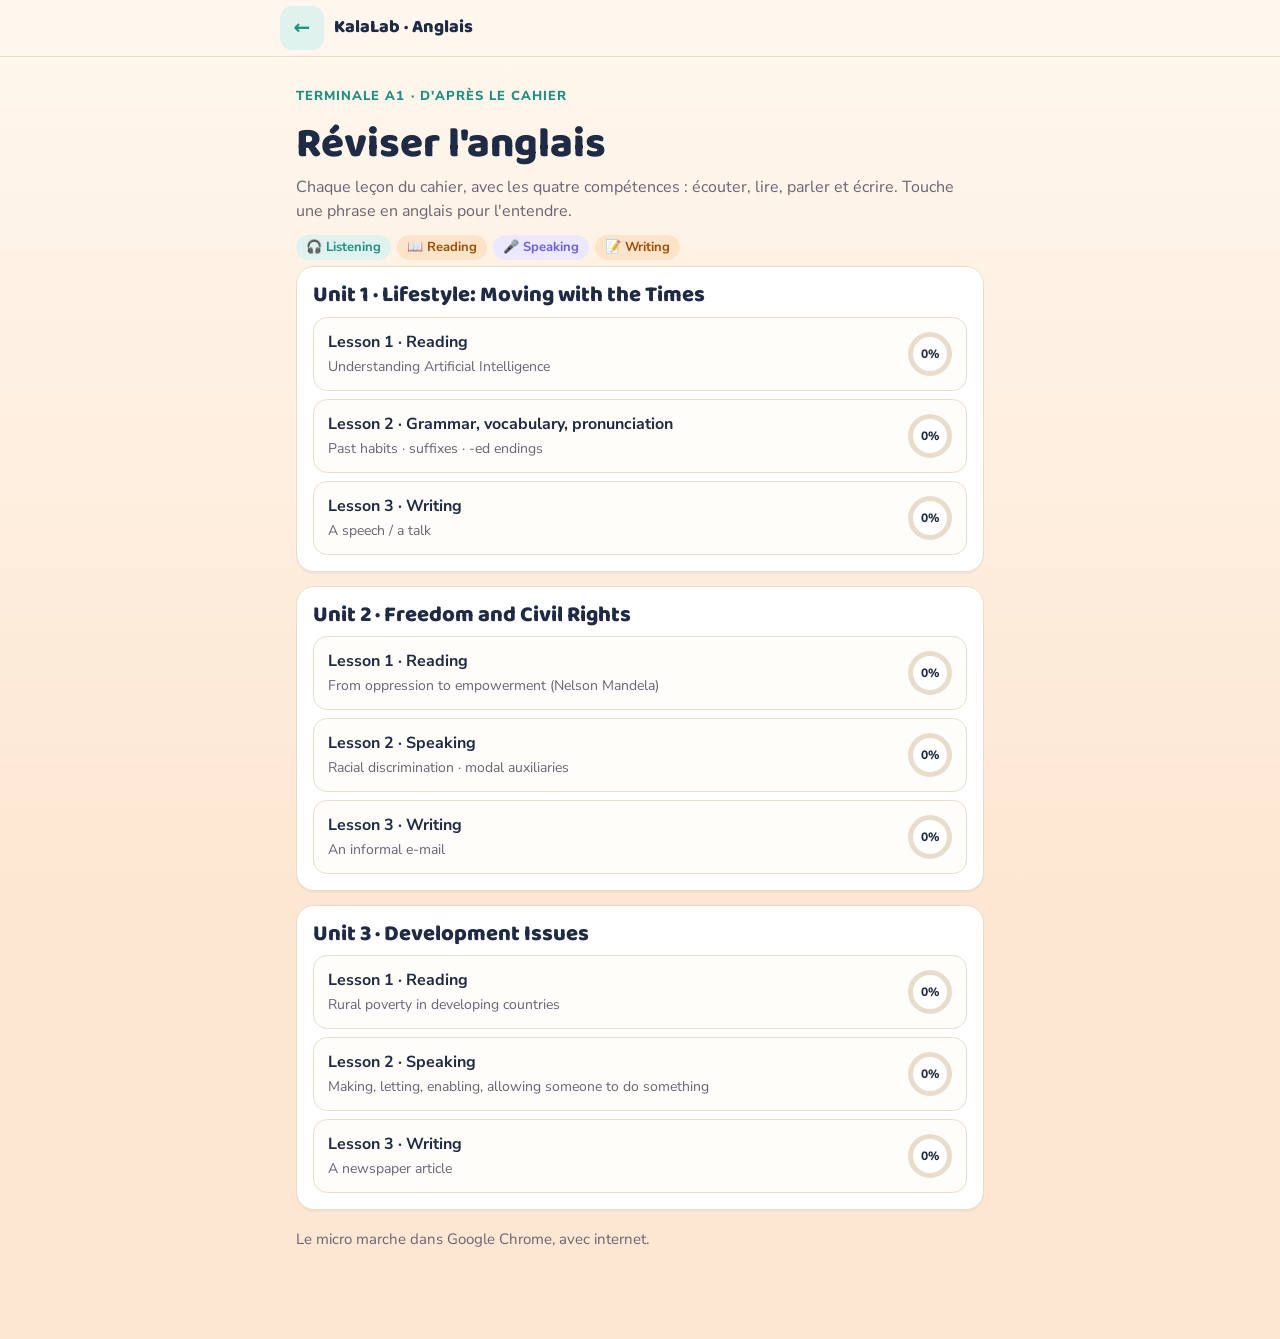
==== commit 2759a262: "Page d'arrivée : bas de page refait (raisons en cartes, bannière Akwaba animée, nom et demain centré" ====
--- a/anglais/index.html
+++ b/anglais/index.html
@@ -275,7 +275,7 @@
           el("div", {}, el("b", {}, L.title), el("span", {}, L.topic)),
           el("div", { class: "ring", style: `--p:${pc}`, "aria-label": `${pc} % fait` }, el("i", {}, `${pc}%`)));
       }))))),
-    el("p", { class: "note", style: "margin-top:18px" }, "🔒 La progression reste sur cet appareil. Le micro marche dans Google Chrome, avec internet."),
+    el("p", { class: "note", style: "margin-top:18px" }, "Le micro marche dans Google Chrome, avec internet."),
   );
 }
 
